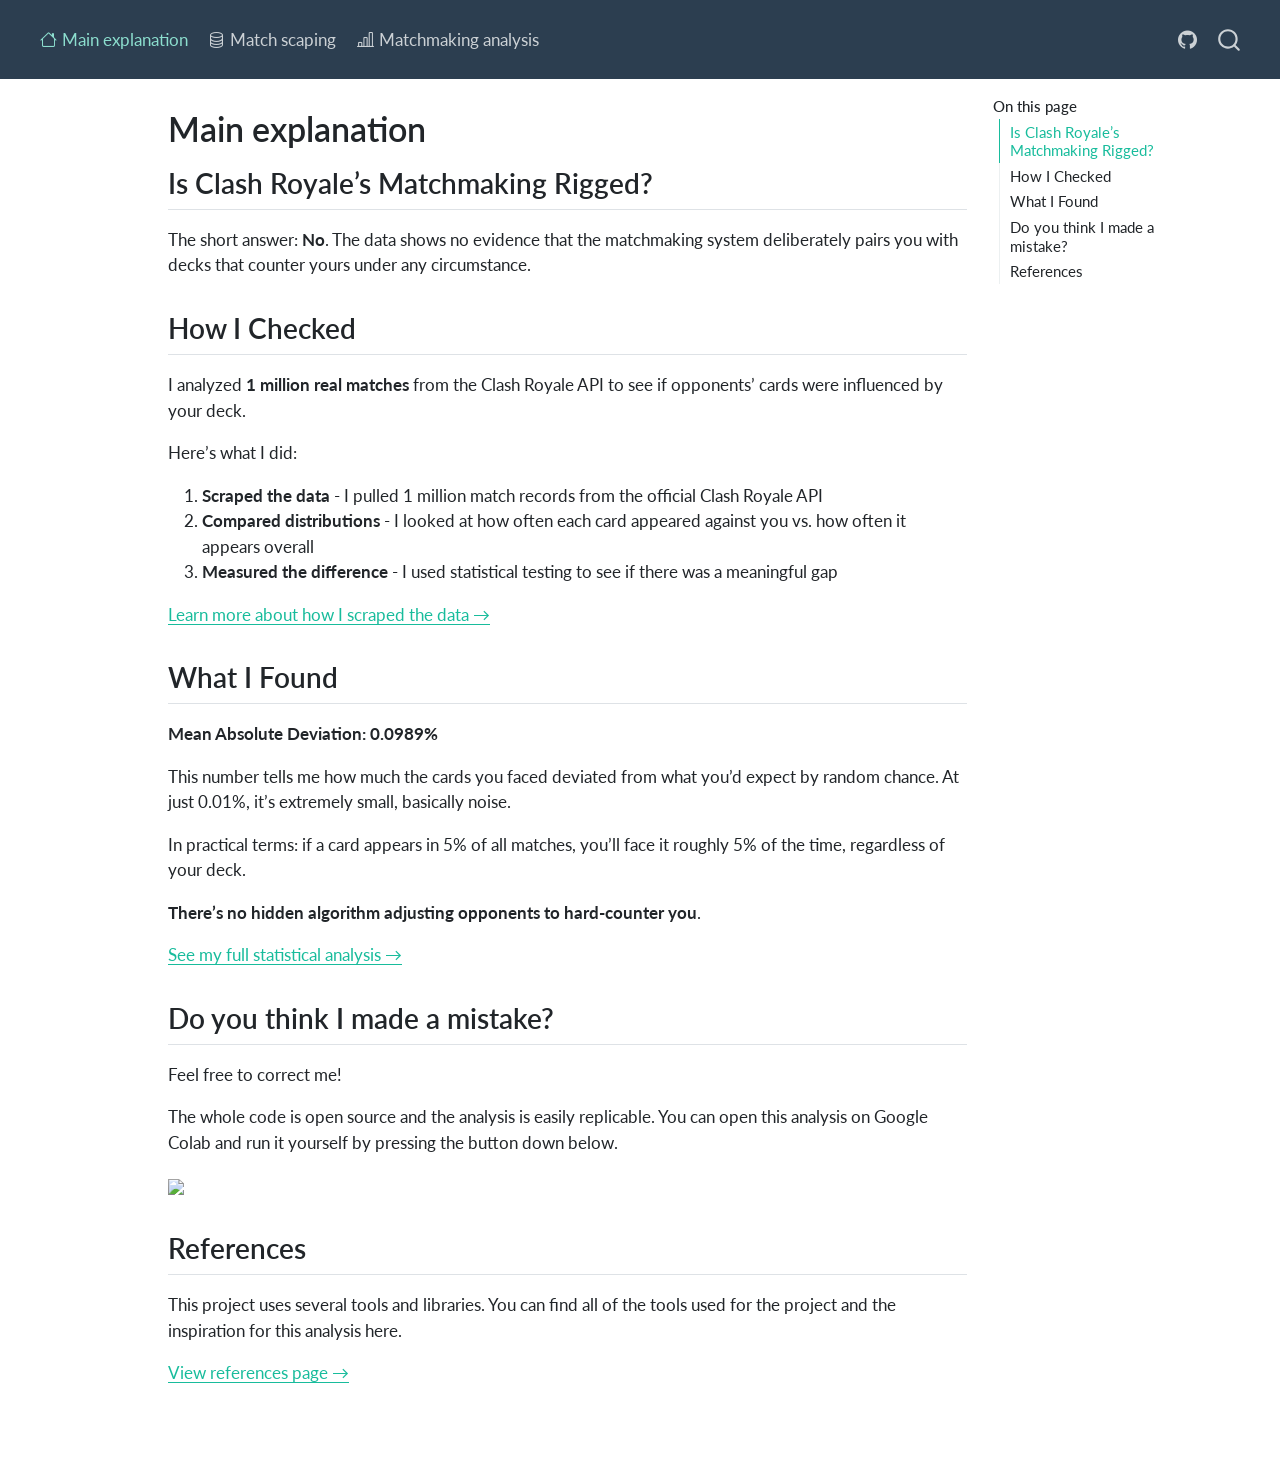
==== docs/pages/index.html @ 947ce010 "first commit" ====
<!DOCTYPE html>
<html xmlns="http://www.w3.org/1999/xhtml" lang="en" xml:lang="en"><head>

<meta charset="utf-8">
<meta name="generator" content="quarto-1.4.555">

<meta name="viewport" content="width=device-width, initial-scale=1.0, user-scalable=yes">


<title>Clash Royale Matchmaking Analysis - Main explanation</title>
<style>
code{white-space: pre-wrap;}
span.smallcaps{font-variant: small-caps;}
div.columns{display: flex; gap: min(4vw, 1.5em);}
div.column{flex: auto; overflow-x: auto;}
div.hanging-indent{margin-left: 1.5em; text-indent: -1.5em;}
ul.task-list{list-style: none;}
ul.task-list li input[type="checkbox"] {
  width: 0.8em;
  margin: 0 0.8em 0.2em -1em; /* quarto-specific, see https://github.com/quarto-dev/quarto-cli/issues/4556 */ 
  vertical-align: middle;
}
</style>


<script src="../site_libs/quarto-nav/quarto-nav.js"></script>
<script src="../site_libs/quarto-nav/headroom.min.js"></script>
<script src="../site_libs/clipboard/clipboard.min.js"></script>
<script src="../site_libs/quarto-search/autocomplete.umd.js"></script>
<script src="../site_libs/quarto-search/fuse.min.js"></script>
<script src="../site_libs/quarto-search/quarto-search.js"></script>
<meta name="quarto:offset" content="../">
<script src="../site_libs/quarto-html/quarto.js"></script>
<script src="../site_libs/quarto-html/popper.min.js"></script>
<script src="../site_libs/quarto-html/tippy.umd.min.js"></script>
<script src="../site_libs/quarto-html/anchor.min.js"></script>
<link href="../site_libs/quarto-html/tippy.css" rel="stylesheet">
<link href="../site_libs/quarto-html/quarto-syntax-highlighting.css" rel="stylesheet" id="quarto-text-highlighting-styles">
<script src="../site_libs/bootstrap/bootstrap.min.js"></script>
<link href="../site_libs/bootstrap/bootstrap-icons.css" rel="stylesheet">
<link href="../site_libs/bootstrap/bootstrap.min.css" rel="stylesheet" id="quarto-bootstrap" data-mode="light">
<script id="quarto-search-options" type="application/json">{
  "location": "navbar",
  "copy-button": false,
  "collapse-after": 3,
  "panel-placement": "end",
  "type": "overlay",
  "limit": 50,
  "keyboard-shortcut": [
    "f",
    "/",
    "s"
  ],
  "show-item-context": false,
  "language": {
    "search-no-results-text": "No results",
    "search-matching-documents-text": "matching documents",
    "search-copy-link-title": "Copy link to search",
    "search-hide-matches-text": "Hide additional matches",
    "search-more-match-text": "more match in this document",
    "search-more-matches-text": "more matches in this document",
    "search-clear-button-title": "Clear",
    "search-text-placeholder": "",
    "search-detached-cancel-button-title": "Cancel",
    "search-submit-button-title": "Submit",
    "search-label": "Search"
  }
}</script>


</head>

<body class="nav-fixed">

<div id="quarto-search-results"></div>
  <header id="quarto-header" class="headroom fixed-top">
    <nav class="navbar navbar-expand-lg " data-bs-theme="dark">
      <div class="navbar-container container-fluid">
            <div id="quarto-search" class="" title="Search"></div>
          <button class="navbar-toggler" type="button" data-bs-toggle="collapse" data-bs-target="#navbarCollapse" aria-controls="navbarCollapse" aria-expanded="false" aria-label="Toggle navigation" onclick="if (window.quartoToggleHeadroom) { window.quartoToggleHeadroom(); }">
  <span class="navbar-toggler-icon"></span>
</button>
          <div class="collapse navbar-collapse" id="navbarCollapse">
            <ul class="navbar-nav navbar-nav-scroll me-auto">
  <li class="nav-item">
    <a class="nav-link active" href="../pages/index.html" aria-current="page"> <i class="bi bi-house" role="img">
</i> 
<span class="menu-text">Main explanation</span></a>
  </li>  
  <li class="nav-item">
    <a class="nav-link" href="../pages/01_match_scraping.html"> <i class="bi bi-database" role="img">
</i> 
<span class="menu-text">Match scaping</span></a>
  </li>  
  <li class="nav-item">
    <a class="nav-link" href="../pages/02_matchmaking_analysis.html"> <i class="bi bi-bar-chart-line" role="img">
</i> 
<span class="menu-text">Matchmaking analysis</span></a>
  </li>  
</ul>
            <ul class="navbar-nav navbar-nav-scroll ms-auto">
  <li class="nav-item compact">
    <a class="nav-link" href="https://github.com/"> <i class="bi bi-github" role="img">
</i> 
<span class="menu-text"></span></a>
  </li>  
</ul>
          </div> <!-- /navcollapse -->
          <div class="quarto-navbar-tools">
</div>
      </div> <!-- /container-fluid -->
    </nav>
</header>
<!-- content -->
<div id="quarto-content" class="quarto-container page-columns page-rows-contents page-layout-article page-navbar">
<!-- sidebar -->
<!-- margin-sidebar -->
    <div id="quarto-margin-sidebar" class="sidebar margin-sidebar">
        <nav id="TOC" role="doc-toc" class="toc-active">
    <h2 id="toc-title">On this page</h2>
   
  <ul>
  <li><a href="#is-clash-royales-matchmaking-rigged" id="toc-is-clash-royales-matchmaking-rigged" class="nav-link active" data-scroll-target="#is-clash-royales-matchmaking-rigged">Is Clash Royale’s Matchmaking Rigged?</a></li>
  <li><a href="#how-i-checked" id="toc-how-i-checked" class="nav-link" data-scroll-target="#how-i-checked">How I Checked</a></li>
  <li><a href="#what-i-found" id="toc-what-i-found" class="nav-link" data-scroll-target="#what-i-found">What I Found</a></li>
  <li><a href="#do-you-think-i-made-a-mistake" id="toc-do-you-think-i-made-a-mistake" class="nav-link" data-scroll-target="#do-you-think-i-made-a-mistake">Do you think I made a mistake?</a></li>
  <li><a href="#references" id="toc-references" class="nav-link" data-scroll-target="#references">References</a></li>
  </ul>
</nav>
    </div>
<!-- main -->
<main class="content" id="quarto-document-content">

<header id="title-block-header" class="quarto-title-block default">
<div class="quarto-title">
<h1 class="title">Main explanation</h1>
</div>



<div class="quarto-title-meta">

    
  
    
  </div>
  


</header>


<section id="is-clash-royales-matchmaking-rigged" class="level2">
<h2 class="anchored" data-anchor-id="is-clash-royales-matchmaking-rigged">Is Clash Royale’s Matchmaking Rigged?</h2>
<p>The short answer: <strong>No</strong>. The data shows no evidence that the matchmaking system deliberately pairs you with decks that counter yours under any circumstance.</p>
</section>
<section id="how-i-checked" class="level2">
<h2 class="anchored" data-anchor-id="how-i-checked">How I Checked</h2>
<p>I analyzed <strong>1 million real matches</strong> from the Clash Royale API to see if opponents’ cards were influenced by your deck.</p>
<p>Here’s what I did:</p>
<ol type="1">
<li><strong>Scraped the data</strong> - I pulled 1 million match records from the official Clash Royale API</li>
<li><strong>Compared distributions</strong> - I looked at how often each card appeared against you vs.&nbsp;how often it appears overall</li>
<li><strong>Measured the difference</strong> - I used statistical testing to see if there was a meaningful gap</li>
</ol>
<p><a href="./01_match_scraping.html">Learn more about how I scraped the data →</a></p>
</section>
<section id="what-i-found" class="level2">
<h2 class="anchored" data-anchor-id="what-i-found">What I Found</h2>
<p><strong>Mean Absolute Deviation: 0.0989%</strong></p>
<p>This number tells me how much the cards you faced deviated from what you’d expect by random chance. At just 0.01%, it’s extremely small, basically noise.</p>
<p>In practical terms: if a card appears in 5% of all matches, you’ll face it roughly 5% of the time, regardless of your deck.</p>
<p><strong>There’s no hidden algorithm adjusting opponents to hard-counter you</strong>.</p>
<p><a href="./02_matchmaking_analysis.html">See my full statistical analysis →</a></p>
</section>
<section id="do-you-think-i-made-a-mistake" class="level2">
<h2 class="anchored" data-anchor-id="do-you-think-i-made-a-mistake">Do you think I made a mistake?</h2>
<p>Feel free to correct me!</p>
<p>The whole code is open source and the analysis is easily replicable. You can open this analysis on Google Colab and run it yourself by pressing the button down below.</p>
<p><a href="https://colab.research.google.com/github/your-username/clash-royale-matchmaking/blob/main/pages/full_analysis.ipynb"><img src="https://colab.research.google.com/assets/colab-badge.svg" class="img-fluid"></a></p>
</section>
<section id="references" class="level2">
<h2 class="anchored" data-anchor-id="references">References</h2>
<p>This project uses several tools and libraries. You can find all of the tools used for the project and the inspiration for this analysis here.</p>
<p><a href="./references.html">View references page →</a></p>


</section>

</main> <!-- /main -->
<script id="quarto-html-after-body" type="application/javascript">
window.document.addEventListener("DOMContentLoaded", function (event) {
  const toggleBodyColorMode = (bsSheetEl) => {
    const mode = bsSheetEl.getAttribute("data-mode");
    const bodyEl = window.document.querySelector("body");
    if (mode === "dark") {
      bodyEl.classList.add("quarto-dark");
      bodyEl.classList.remove("quarto-light");
    } else {
      bodyEl.classList.add("quarto-light");
      bodyEl.classList.remove("quarto-dark");
    }
  }
  const toggleBodyColorPrimary = () => {
    const bsSheetEl = window.document.querySelector("link#quarto-bootstrap");
    if (bsSheetEl) {
      toggleBodyColorMode(bsSheetEl);
    }
  }
  toggleBodyColorPrimary();  
  const icon = "";
  const anchorJS = new window.AnchorJS();
  anchorJS.options = {
    placement: 'right',
    icon: icon
  };
  anchorJS.add('.anchored');
  const isCodeAnnotation = (el) => {
    for (const clz of el.classList) {
      if (clz.startsWith('code-annotation-')) {                     
        return true;
      }
    }
    return false;
  }
  const clipboard = new window.ClipboardJS('.code-copy-button', {
    text: function(trigger) {
      const codeEl = trigger.previousElementSibling.cloneNode(true);
      for (const childEl of codeEl.children) {
        if (isCodeAnnotation(childEl)) {
          childEl.remove();
        }
      }
      return codeEl.innerText;
    }
  });
  clipboard.on('success', function(e) {
    // button target
    const button = e.trigger;
    // don't keep focus
    button.blur();
    // flash "checked"
    button.classList.add('code-copy-button-checked');
    var currentTitle = button.getAttribute("title");
    button.setAttribute("title", "Copied!");
    let tooltip;
    if (window.bootstrap) {
      button.setAttribute("data-bs-toggle", "tooltip");
      button.setAttribute("data-bs-placement", "left");
      button.setAttribute("data-bs-title", "Copied!");
      tooltip = new bootstrap.Tooltip(button, 
        { trigger: "manual", 
          customClass: "code-copy-button-tooltip",
          offset: [0, -8]});
      tooltip.show();    
    }
    setTimeout(function() {
      if (tooltip) {
        tooltip.hide();
        button.removeAttribute("data-bs-title");
        button.removeAttribute("data-bs-toggle");
        button.removeAttribute("data-bs-placement");
      }
      button.setAttribute("title", currentTitle);
      button.classList.remove('code-copy-button-checked');
    }, 1000);
    // clear code selection
    e.clearSelection();
  });
    var localhostRegex = new RegExp(/^(?:http|https):\/\/localhost\:?[0-9]*\//);
    var mailtoRegex = new RegExp(/^mailto:/);
      var filterRegex = new RegExp('/' + window.location.host + '/');
    var isInternal = (href) => {
        return filterRegex.test(href) || localhostRegex.test(href) || mailtoRegex.test(href);
    }
    // Inspect non-navigation links and adorn them if external
 	var links = window.document.querySelectorAll('a[href]:not(.nav-link):not(.navbar-brand):not(.toc-action):not(.sidebar-link):not(.sidebar-item-toggle):not(.pagination-link):not(.no-external):not([aria-hidden]):not(.dropdown-item):not(.quarto-navigation-tool)');
    for (var i=0; i<links.length; i++) {
      const link = links[i];
      if (!isInternal(link.href)) {
        // undo the damage that might have been done by quarto-nav.js in the case of
        // links that we want to consider external
        if (link.dataset.originalHref !== undefined) {
          link.href = link.dataset.originalHref;
        }
      }
    }
  function tippyHover(el, contentFn, onTriggerFn, onUntriggerFn) {
    const config = {
      allowHTML: true,
      maxWidth: 500,
      delay: 100,
      arrow: false,
      appendTo: function(el) {
          return el.parentElement;
      },
      interactive: true,
      interactiveBorder: 10,
      theme: 'quarto',
      placement: 'bottom-start',
    };
    if (contentFn) {
      config.content = contentFn;
    }
    if (onTriggerFn) {
      config.onTrigger = onTriggerFn;
    }
    if (onUntriggerFn) {
      config.onUntrigger = onUntriggerFn;
    }
    window.tippy(el, config); 
  }
  const noterefs = window.document.querySelectorAll('a[role="doc-noteref"]');
  for (var i=0; i<noterefs.length; i++) {
    const ref = noterefs[i];
    tippyHover(ref, function() {
      // use id or data attribute instead here
      let href = ref.getAttribute('data-footnote-href') || ref.getAttribute('href');
      try { href = new URL(href).hash; } catch {}
      const id = href.replace(/^#\/?/, "");
      const note = window.document.getElementById(id);
      if (note) {
        return note.innerHTML;
      } else {
        return "";
      }
    });
  }
  const xrefs = window.document.querySelectorAll('a.quarto-xref');
  const processXRef = (id, note) => {
    // Strip column container classes
    const stripColumnClz = (el) => {
      el.classList.remove("page-full", "page-columns");
      if (el.children) {
        for (const child of el.children) {
          stripColumnClz(child);
        }
      }
    }
    stripColumnClz(note)
    if (id === null || id.startsWith('sec-')) {
      // Special case sections, only their first couple elements
      const container = document.createElement("div");
      if (note.children && note.children.length > 2) {
        container.appendChild(note.children[0].cloneNode(true));
        for (let i = 1; i < note.children.length; i++) {
          const child = note.children[i];
          if (child.tagName === "P" && child.innerText === "") {
            continue;
          } else {
            container.appendChild(child.cloneNode(true));
            break;
          }
        }
        if (window.Quarto?.typesetMath) {
          window.Quarto.typesetMath(container);
        }
        return container.innerHTML
      } else {
        if (window.Quarto?.typesetMath) {
          window.Quarto.typesetMath(note);
        }
        return note.innerHTML;
      }
    } else {
      // Remove any anchor links if they are present
      const anchorLink = note.querySelector('a.anchorjs-link');
      if (anchorLink) {
        anchorLink.remove();
      }
      if (window.Quarto?.typesetMath) {
        window.Quarto.typesetMath(note);
      }
      // TODO in 1.5, we should make sure this works without a callout special case
      if (note.classList.contains("callout")) {
        return note.outerHTML;
      } else {
        return note.innerHTML;
      }
    }
  }
  for (var i=0; i<xrefs.length; i++) {
    const xref = xrefs[i];
    tippyHover(xref, undefined, function(instance) {
      instance.disable();
      let url = xref.getAttribute('href');
      let hash = undefined; 
      if (url.startsWith('#')) {
        hash = url;
      } else {
        try { hash = new URL(url).hash; } catch {}
      }
      if (hash) {
        const id = hash.replace(/^#\/?/, "");
        const note = window.document.getElementById(id);
        if (note !== null) {
          try {
            const html = processXRef(id, note.cloneNode(true));
            instance.setContent(html);
          } finally {
            instance.enable();
            instance.show();
          }
        } else {
          // See if we can fetch this
          fetch(url.split('#')[0])
          .then(res => res.text())
          .then(html => {
            const parser = new DOMParser();
            const htmlDoc = parser.parseFromString(html, "text/html");
            const note = htmlDoc.getElementById(id);
            if (note !== null) {
              const html = processXRef(id, note);
              instance.setContent(html);
            } 
          }).finally(() => {
            instance.enable();
            instance.show();
          });
        }
      } else {
        // See if we can fetch a full url (with no hash to target)
        // This is a special case and we should probably do some content thinning / targeting
        fetch(url)
        .then(res => res.text())
        .then(html => {
          const parser = new DOMParser();
          const htmlDoc = parser.parseFromString(html, "text/html");
          const note = htmlDoc.querySelector('main.content');
          if (note !== null) {
            // This should only happen for chapter cross references
            // (since there is no id in the URL)
            // remove the first header
            if (note.children.length > 0 && note.children[0].tagName === "HEADER") {
              note.children[0].remove();
            }
            const html = processXRef(null, note);
            instance.setContent(html);
          } 
        }).finally(() => {
          instance.enable();
          instance.show();
        });
      }
    }, function(instance) {
    });
  }
      let selectedAnnoteEl;
      const selectorForAnnotation = ( cell, annotation) => {
        let cellAttr = 'data-code-cell="' + cell + '"';
        let lineAttr = 'data-code-annotation="' +  annotation + '"';
        const selector = 'span[' + cellAttr + '][' + lineAttr + ']';
        return selector;
      }
      const selectCodeLines = (annoteEl) => {
        const doc = window.document;
        const targetCell = annoteEl.getAttribute("data-target-cell");
        const targetAnnotation = annoteEl.getAttribute("data-target-annotation");
        const annoteSpan = window.document.querySelector(selectorForAnnotation(targetCell, targetAnnotation));
        const lines = annoteSpan.getAttribute("data-code-lines").split(",");
        const lineIds = lines.map((line) => {
          return targetCell + "-" + line;
        })
        let top = null;
        let height = null;
        let parent = null;
        if (lineIds.length > 0) {
            //compute the position of the single el (top and bottom and make a div)
            const el = window.document.getElementById(lineIds[0]);
            top = el.offsetTop;
            height = el.offsetHeight;
            parent = el.parentElement.parentElement;
          if (lineIds.length > 1) {
            const lastEl = window.document.getElementById(lineIds[lineIds.length - 1]);
            const bottom = lastEl.offsetTop + lastEl.offsetHeight;
            height = bottom - top;
          }
          if (top !== null && height !== null && parent !== null) {
            // cook up a div (if necessary) and position it 
            let div = window.document.getElementById("code-annotation-line-highlight");
            if (div === null) {
              div = window.document.createElement("div");
              div.setAttribute("id", "code-annotation-line-highlight");
              div.style.position = 'absolute';
              parent.appendChild(div);
            }
            div.style.top = top - 2 + "px";
            div.style.height = height + 4 + "px";
            div.style.left = 0;
            let gutterDiv = window.document.getElementById("code-annotation-line-highlight-gutter");
            if (gutterDiv === null) {
              gutterDiv = window.document.createElement("div");
              gutterDiv.setAttribute("id", "code-annotation-line-highlight-gutter");
              gutterDiv.style.position = 'absolute';
              const codeCell = window.document.getElementById(targetCell);
              const gutter = codeCell.querySelector('.code-annotation-gutter');
              gutter.appendChild(gutterDiv);
            }
            gutterDiv.style.top = top - 2 + "px";
            gutterDiv.style.height = height + 4 + "px";
          }
          selectedAnnoteEl = annoteEl;
        }
      };
      const unselectCodeLines = () => {
        const elementsIds = ["code-annotation-line-highlight", "code-annotation-line-highlight-gutter"];
        elementsIds.forEach((elId) => {
          const div = window.document.getElementById(elId);
          if (div) {
            div.remove();
          }
        });
        selectedAnnoteEl = undefined;
      };
        // Handle positioning of the toggle
    window.addEventListener(
      "resize",
      throttle(() => {
        elRect = undefined;
        if (selectedAnnoteEl) {
          selectCodeLines(selectedAnnoteEl);
        }
      }, 10)
    );
    function throttle(fn, ms) {
    let throttle = false;
    let timer;
      return (...args) => {
        if(!throttle) { // first call gets through
            fn.apply(this, args);
            throttle = true;
        } else { // all the others get throttled
            if(timer) clearTimeout(timer); // cancel #2
            timer = setTimeout(() => {
              fn.apply(this, args);
              timer = throttle = false;
            }, ms);
        }
      };
    }
      // Attach click handler to the DT
      const annoteDls = window.document.querySelectorAll('dt[data-target-cell]');
      for (const annoteDlNode of annoteDls) {
        annoteDlNode.addEventListener('click', (event) => {
          const clickedEl = event.target;
          if (clickedEl !== selectedAnnoteEl) {
            unselectCodeLines();
            const activeEl = window.document.querySelector('dt[data-target-cell].code-annotation-active');
            if (activeEl) {
              activeEl.classList.remove('code-annotation-active');
            }
            selectCodeLines(clickedEl);
            clickedEl.classList.add('code-annotation-active');
          } else {
            // Unselect the line
            unselectCodeLines();
            clickedEl.classList.remove('code-annotation-active');
          }
        });
      }
  const findCites = (el) => {
    const parentEl = el.parentElement;
    if (parentEl) {
      const cites = parentEl.dataset.cites;
      if (cites) {
        return {
          el,
          cites: cites.split(' ')
        };
      } else {
        return findCites(el.parentElement)
      }
    } else {
      return undefined;
    }
  };
  var bibliorefs = window.document.querySelectorAll('a[role="doc-biblioref"]');
  for (var i=0; i<bibliorefs.length; i++) {
    const ref = bibliorefs[i];
    const citeInfo = findCites(ref);
    if (citeInfo) {
      tippyHover(citeInfo.el, function() {
        var popup = window.document.createElement('div');
        citeInfo.cites.forEach(function(cite) {
          var citeDiv = window.document.createElement('div');
          citeDiv.classList.add('hanging-indent');
          citeDiv.classList.add('csl-entry');
          var biblioDiv = window.document.getElementById('ref-' + cite);
          if (biblioDiv) {
            citeDiv.innerHTML = biblioDiv.innerHTML;
          }
          popup.appendChild(citeDiv);
        });
        return popup.innerHTML;
      });
    }
  }
});
</script>
</div> <!-- /content -->




</body></html>
---- docs/site_libs/quarto-html/tippy.css ----
.tippy-box[data-animation=fade][data-state=hidden]{opacity:0}[data-tippy-root]{max-width:calc(100vw - 10px)}.tippy-box{position:relative;background-color:#333;color:#fff;border-radius:4px;font-size:14px;line-height:1.4;white-space:normal;outline:0;transition-property:transform,visibility,opacity}.tippy-box[data-placement^=top]>.tippy-arrow{bottom:0}.tippy-box[data-placement^=top]>.tippy-arrow:before{bottom:-7px;left:0;border-width:8px 8px 0;border-top-color:initial;transform-origin:center top}.tippy-box[data-placement^=bottom]>.tippy-arrow{top:0}.tippy-box[data-placement^=bottom]>.tippy-arrow:before{top:-7px;left:0;border-width:0 8px 8px;border-bottom-color:initial;transform-origin:center bottom}.tippy-box[data-placement^=left]>.tippy-arrow{right:0}.tippy-box[data-placement^=left]>.tippy-arrow:before{border-width:8px 0 8px 8px;border-left-color:initial;right:-7px;transform-origin:center left}.tippy-box[data-placement^=right]>.tippy-arrow{left:0}.tippy-box[data-placement^=right]>.tippy-arrow:before{left:-7px;border-width:8px 8px 8px 0;border-right-color:initial;transform-origin:center right}.tippy-box[data-inertia][data-state=visible]{transition-timing-function:cubic-bezier(.54,1.5,.38,1.11)}.tippy-arrow{width:16px;height:16px;color:#333}.tippy-arrow:before{content:"";position:absolute;border-color:transparent;border-style:solid}.tippy-content{position:relative;padding:5px 9px;z-index:1}
---- docs/site_libs/quarto-html/quarto-syntax-highlighting.css ----
/* quarto syntax highlight colors */
:root {
  --quarto-hl-ot-color: #003B4F;
  --quarto-hl-at-color: #657422;
  --quarto-hl-ss-color: #20794D;
  --quarto-hl-an-color: #5E5E5E;
  --quarto-hl-fu-color: #4758AB;
  --quarto-hl-st-color: #20794D;
  --quarto-hl-cf-color: #003B4F;
  --quarto-hl-op-color: #5E5E5E;
  --quarto-hl-er-color: #AD0000;
  --quarto-hl-bn-color: #AD0000;
  --quarto-hl-al-color: #AD0000;
  --quarto-hl-va-color: #111111;
  --quarto-hl-bu-color: inherit;
  --quarto-hl-ex-color: inherit;
  --quarto-hl-pp-color: #AD0000;
  --quarto-hl-in-color: #5E5E5E;
  --quarto-hl-vs-color: #20794D;
  --quarto-hl-wa-color: #5E5E5E;
  --quarto-hl-do-color: #5E5E5E;
  --quarto-hl-im-color: #00769E;
  --quarto-hl-ch-color: #20794D;
  --quarto-hl-dt-color: #AD0000;
  --quarto-hl-fl-color: #AD0000;
  --quarto-hl-co-color: #5E5E5E;
  --quarto-hl-cv-color: #5E5E5E;
  --quarto-hl-cn-color: #8f5902;
  --quarto-hl-sc-color: #5E5E5E;
  --quarto-hl-dv-color: #AD0000;
  --quarto-hl-kw-color: #003B4F;
}

/* other quarto variables */
:root {
  --quarto-font-monospace: SFMono-Regular, Menlo, Monaco, Consolas, "Liberation Mono", "Courier New", monospace;
}

pre > code.sourceCode > span {
  color: #003B4F;
}

code span {
  color: #003B4F;
}

code.sourceCode > span {
  color: #003B4F;
}

div.sourceCode,
div.sourceCode pre.sourceCode {
  color: #003B4F;
}

code span.ot {
  color: #003B4F;
  font-style: inherit;
}

code span.at {
  color: #657422;
  font-style: inherit;
}

code span.ss {
  color: #20794D;
  font-style: inherit;
}

code span.an {
  color: #5E5E5E;
  font-style: inherit;
}

code span.fu {
  color: #4758AB;
  font-style: inherit;
}

code span.st {
  color: #20794D;
  font-style: inherit;
}

code span.cf {
  color: #003B4F;
  font-style: inherit;
}

code span.op {
  color: #5E5E5E;
  font-style: inherit;
}

code span.er {
  color: #AD0000;
  font-style: inherit;
}

code span.bn {
  color: #AD0000;
  font-style: inherit;
}

code span.al {
  color: #AD0000;
  font-style: inherit;
}

code span.va {
  color: #111111;
  font-style: inherit;
}

code span.bu {
  font-style: inherit;
}

code span.ex {
  font-style: inherit;
}

code span.pp {
  color: #AD0000;
  font-style: inherit;
}

code span.in {
  color: #5E5E5E;
  font-style: inherit;
}

code span.vs {
  color: #20794D;
  font-style: inherit;
}

code span.wa {
  color: #5E5E5E;
  font-style: italic;
}

code span.do {
  color: #5E5E5E;
  font-style: italic;
}

code span.im {
  color: #00769E;
  font-style: inherit;
}

code span.ch {
  color: #20794D;
  font-style: inherit;
}

code span.dt {
  color: #AD0000;
  font-style: inherit;
}

code span.fl {
  color: #AD0000;
  font-style: inherit;
}

code span.co {
  color: #5E5E5E;
  font-style: inherit;
}

code span.cv {
  color: #5E5E5E;
  font-style: italic;
}

code span.cn {
  color: #8f5902;
  font-style: inherit;
}

code span.sc {
  color: #5E5E5E;
  font-style: inherit;
}

code span.dv {
  color: #AD0000;
  font-style: inherit;
}

code span.kw {
  color: #003B4F;
  font-style: inherit;
}

.prevent-inlining {
  content: "</";
}

/*# sourceMappingURL=debc5d5d77c3f9108843748ff7464032.css.map */
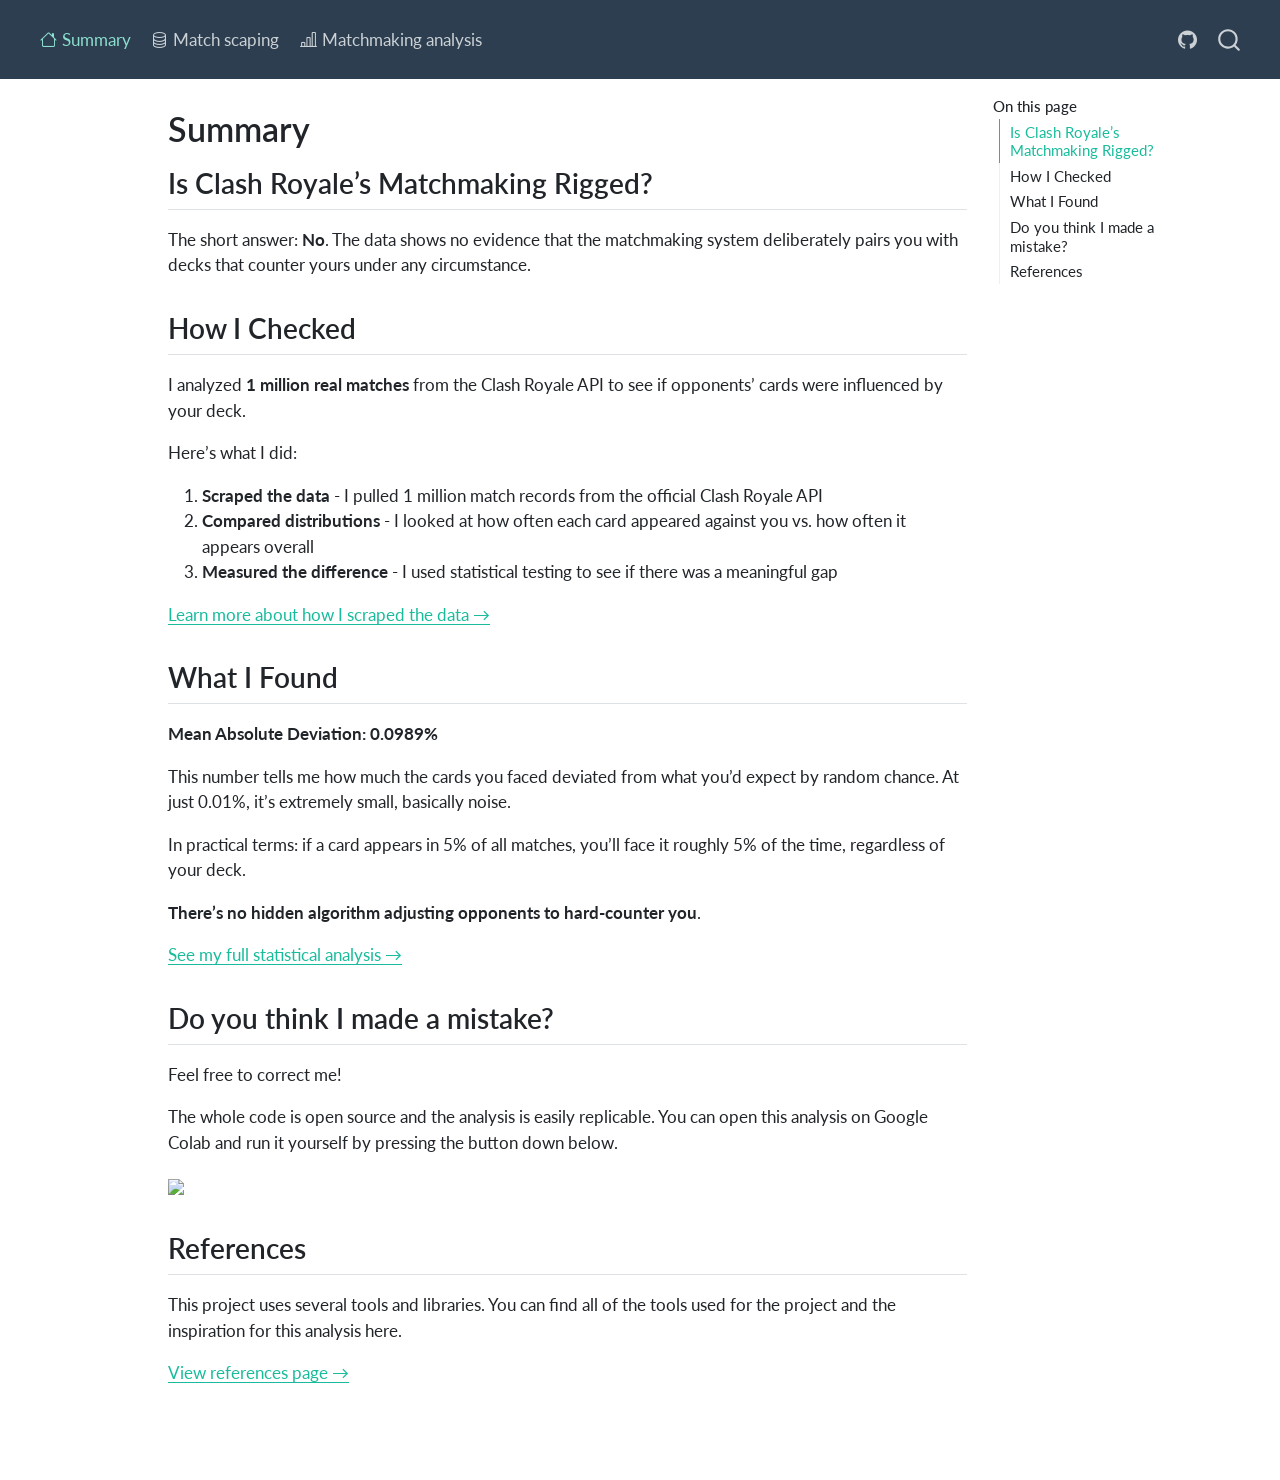
==== commit 8224b46a: "[Fix] Fixed python source files so they work correctly when imported into colab" ====
--- a/docs/pages/index.html
+++ b/docs/pages/index.html
@@ -7,7 +7,7 @@
 <meta name="viewport" content="width=device-width, initial-scale=1.0, user-scalable=yes">
 
 
-<title>Clash Royale Matchmaking Analysis - Main explanation</title>
+<title>Clash Royale Matchmaking Analysis - Summary</title>
 <style>
 code{white-space: pre-wrap;}
 span.smallcaps{font-variant: small-caps;}
@@ -85,7 +85,7 @@
   <li class="nav-item">
     <a class="nav-link active" href="../pages/index.html" aria-current="page"> <i class="bi bi-house" role="img">
 </i> 
-<span class="menu-text">Main explanation</span></a>
+<span class="menu-text">Summary</span></a>
   </li>  
   <li class="nav-item">
     <a class="nav-link" href="../pages/01_match_scraping.html"> <i class="bi bi-database" role="img">
@@ -100,7 +100,7 @@
 </ul>
             <ul class="navbar-nav navbar-nav-scroll ms-auto">
   <li class="nav-item compact">
-    <a class="nav-link" href="https://github.com/"> <i class="bi bi-github" role="img">
+    <a class="nav-link" href="https://github.com/CrabGuy/ClashRoyaleMatchmakingAnalysis"> <i class="bi bi-github" role="img">
 </i> 
 <span class="menu-text"></span></a>
   </li>  
@@ -133,7 +133,7 @@
 
 <header id="title-block-header" class="quarto-title-block default">
 <div class="quarto-title">
-<h1 class="title">Main explanation</h1>
+<h1 class="title">Summary</h1>
 </div>
 
 
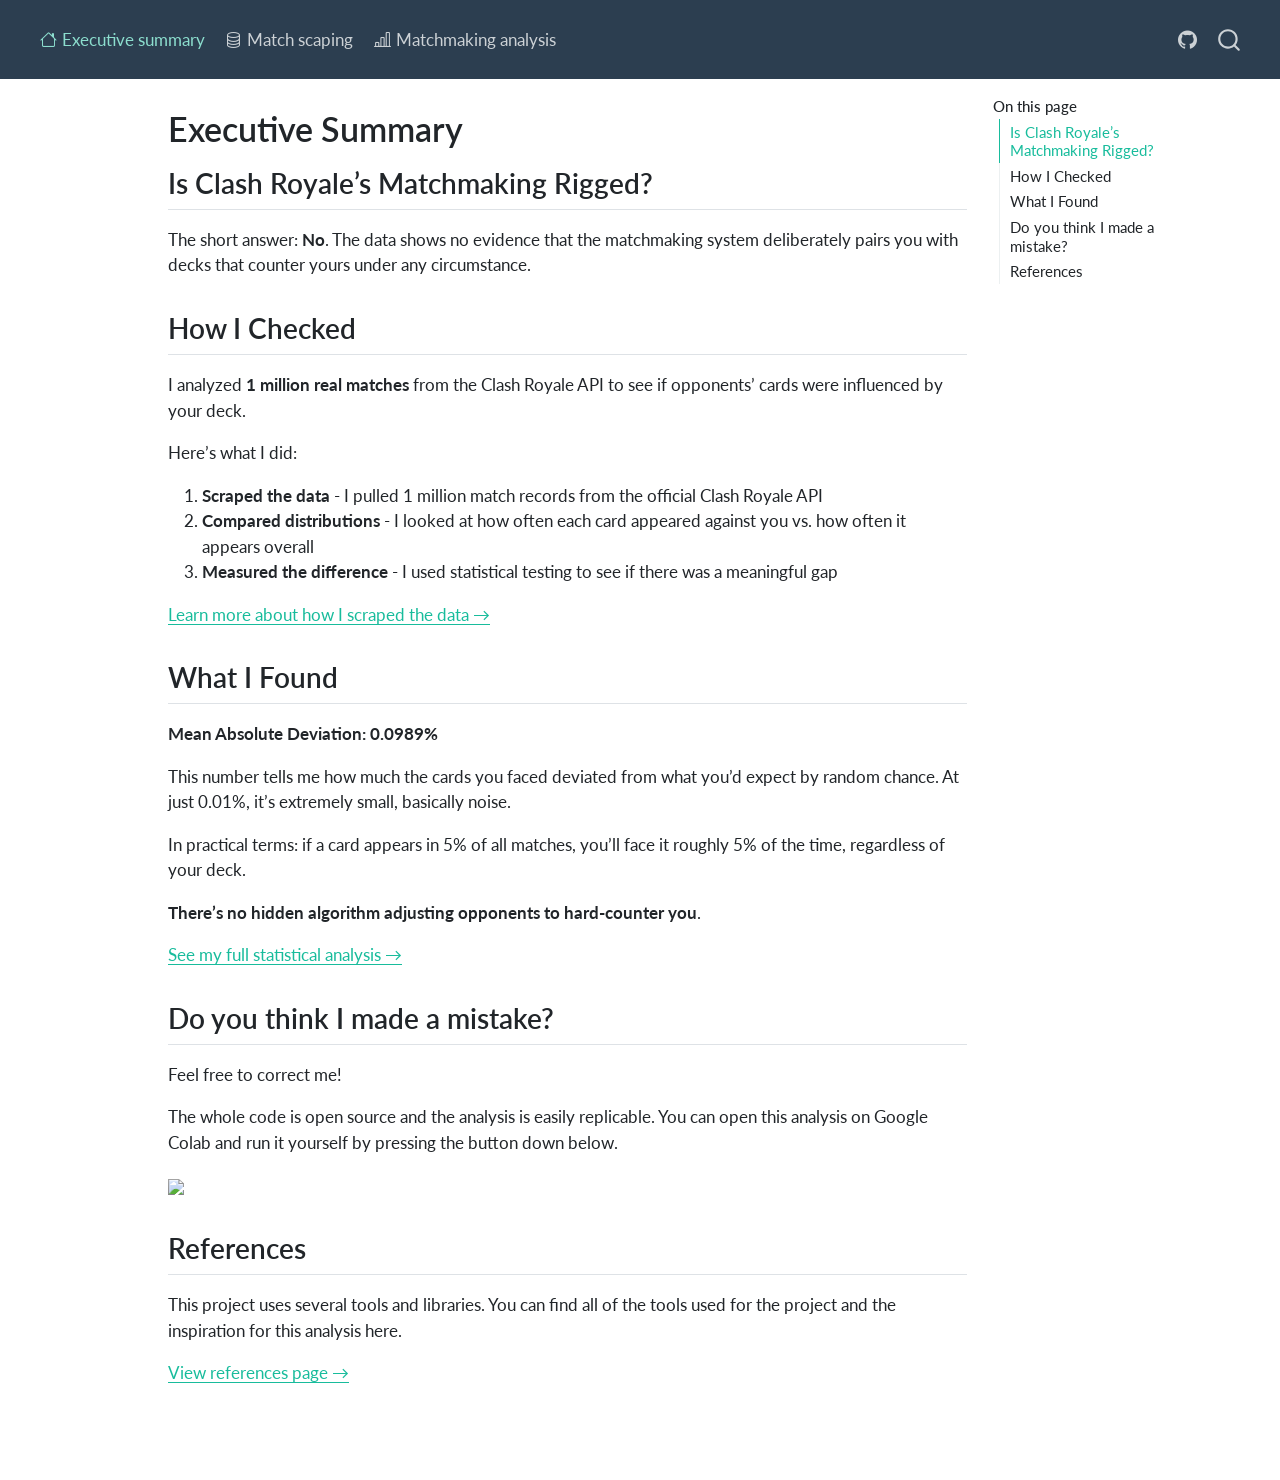
==== commit f7ab7247: "[Feat] Wrote the scraping and analysis part" ====
--- a/docs/pages/index.html
+++ b/docs/pages/index.html
@@ -7,7 +7,7 @@
 <meta name="viewport" content="width=device-width, initial-scale=1.0, user-scalable=yes">
 
 
-<title>Clash Royale Matchmaking Analysis - Summary</title>
+<title>Clash Royale Matchmaking Analysis - Executive Summary</title>
 <style>
 code{white-space: pre-wrap;}
 span.smallcaps{font-variant: small-caps;}
@@ -85,7 +85,7 @@
   <li class="nav-item">
     <a class="nav-link active" href="../pages/index.html" aria-current="page"> <i class="bi bi-house" role="img">
 </i> 
-<span class="menu-text">Summary</span></a>
+<span class="menu-text">Executive summary</span></a>
   </li>  
   <li class="nav-item">
     <a class="nav-link" href="../pages/01_match_scraping.html"> <i class="bi bi-database" role="img">
@@ -133,7 +133,7 @@
 
 <header id="title-block-header" class="quarto-title-block default">
 <div class="quarto-title">
-<h1 class="title">Summary</h1>
+<h1 class="title">Executive Summary</h1>
 </div>
 
 
@@ -177,7 +177,7 @@
 <h2 class="anchored" data-anchor-id="do-you-think-i-made-a-mistake">Do you think I made a mistake?</h2>
 <p>Feel free to correct me!</p>
 <p>The whole code is open source and the analysis is easily replicable. You can open this analysis on Google Colab and run it yourself by pressing the button down below.</p>
-<p><a href="https://colab.research.google.com/github/your-username/clash-royale-matchmaking/blob/main/pages/full_analysis.ipynb"><img src="https://colab.research.google.com/assets/colab-badge.svg" class="img-fluid"></a></p>
+<p><a href="https://colab.research.google.com/github/crabguy/clash-royale-matchmaking-analysis/blob/main/notebooks/full_analysis.ipynb"><img src="https://colab.research.google.com/assets/colab-badge.svg" class="img-fluid"></a></p>
 </section>
 <section id="references" class="level2">
 <h2 class="anchored" data-anchor-id="references">References</h2>
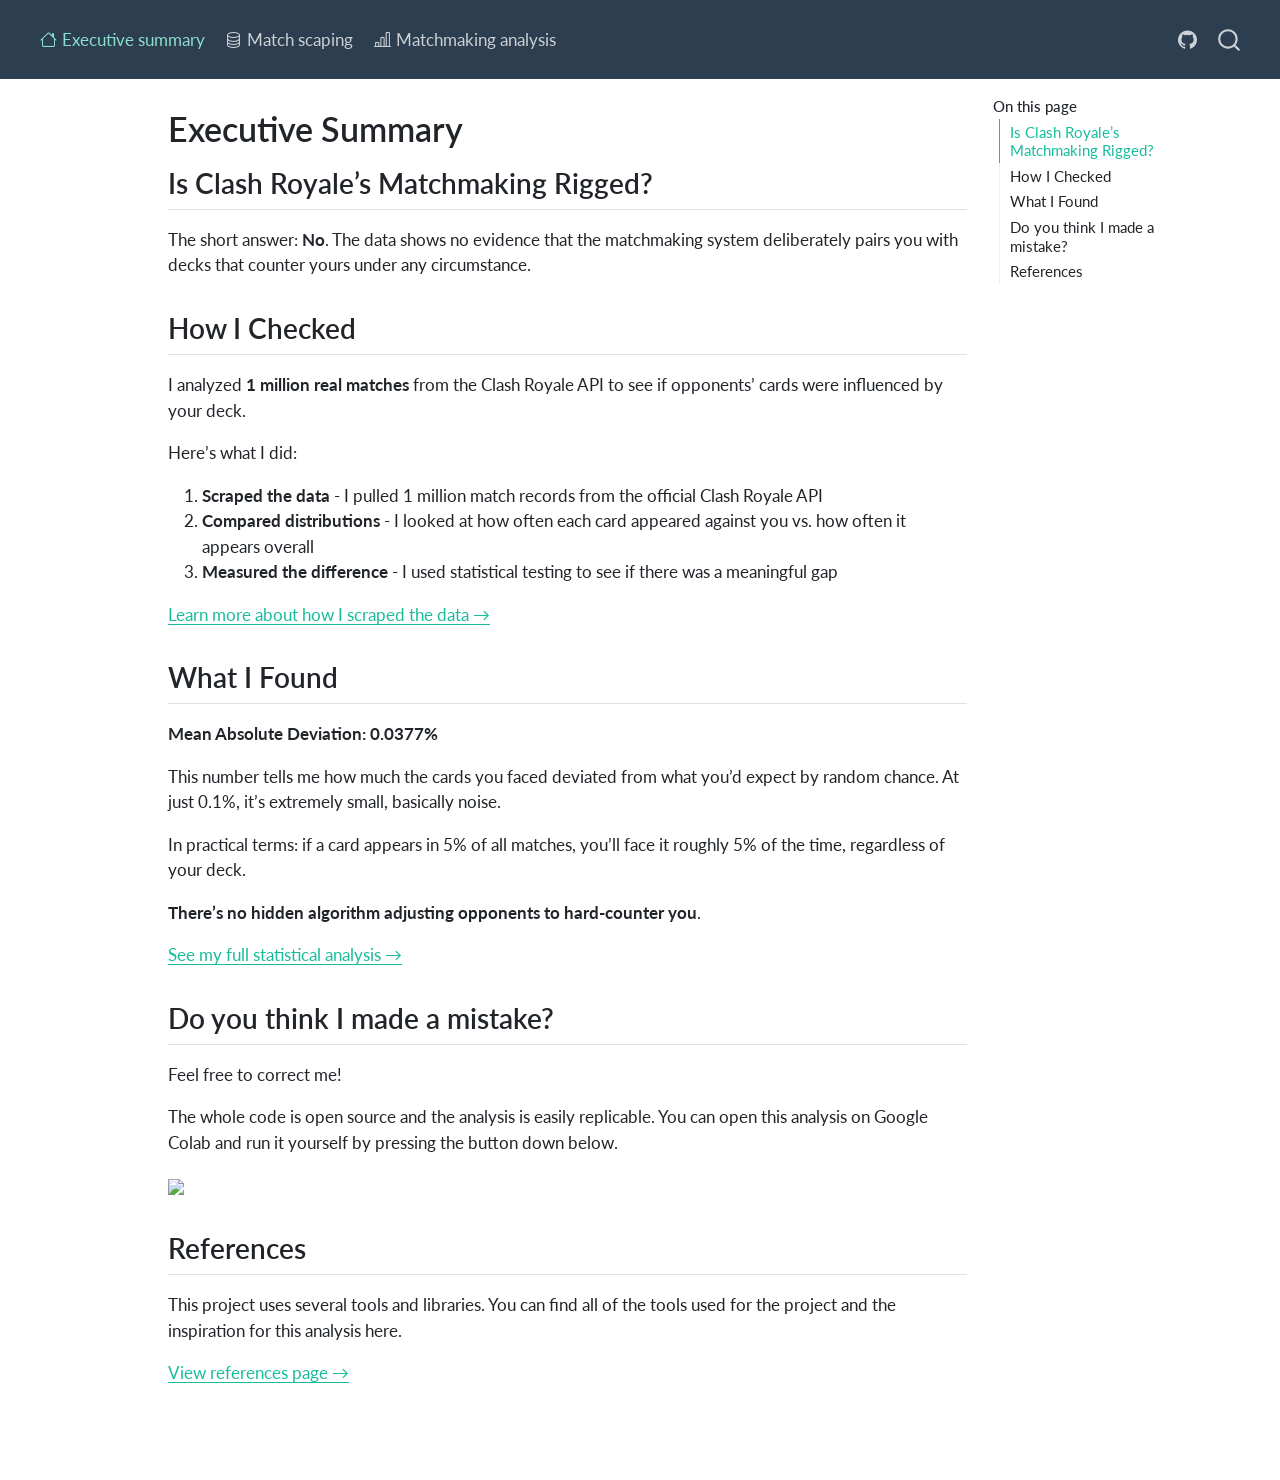
==== commit 1be42cb7: "[Fix] Complete working analysis" ====
--- a/docs/pages/index.html
+++ b/docs/pages/index.html
@@ -167,8 +167,8 @@
 </section>
 <section id="what-i-found" class="level2">
 <h2 class="anchored" data-anchor-id="what-i-found">What I Found</h2>
-<p><strong>Mean Absolute Deviation: 0.0989%</strong></p>
-<p>This number tells me how much the cards you faced deviated from what you’d expect by random chance. At just 0.01%, it’s extremely small, basically noise.</p>
+<p><strong>Mean Absolute Deviation: 0.0377%</strong></p>
+<p>This number tells me how much the cards you faced deviated from what you’d expect by random chance. At just 0.1%, it’s extremely small, basically noise.</p>
 <p>In practical terms: if a card appears in 5% of all matches, you’ll face it roughly 5% of the time, regardless of your deck.</p>
 <p><strong>There’s no hidden algorithm adjusting opponents to hard-counter you</strong>.</p>
 <p><a href="./02_matchmaking_analysis.html">See my full statistical analysis →</a></p>
@@ -177,7 +177,7 @@
 <h2 class="anchored" data-anchor-id="do-you-think-i-made-a-mistake">Do you think I made a mistake?</h2>
 <p>Feel free to correct me!</p>
 <p>The whole code is open source and the analysis is easily replicable. You can open this analysis on Google Colab and run it yourself by pressing the button down below.</p>
-<p><a href="https://colab.research.google.com/github/crabguy/clash-royale-matchmaking-analysis/blob/main/notebooks/full_analysis.ipynb"><img src="https://colab.research.google.com/assets/colab-badge.svg" class="img-fluid"></a></p>
+<p><a href="https://colab.research.google.com/github/CrabGuy/ClashRoyaleMatchmakingAnalysis/blob/main/docs/pages/full_analysis.ipynb"><img src="https://colab.research.google.com/assets/colab-badge.svg" class="img-fluid"></a></p>
 </section>
 <section id="references" class="level2">
 <h2 class="anchored" data-anchor-id="references">References</h2>
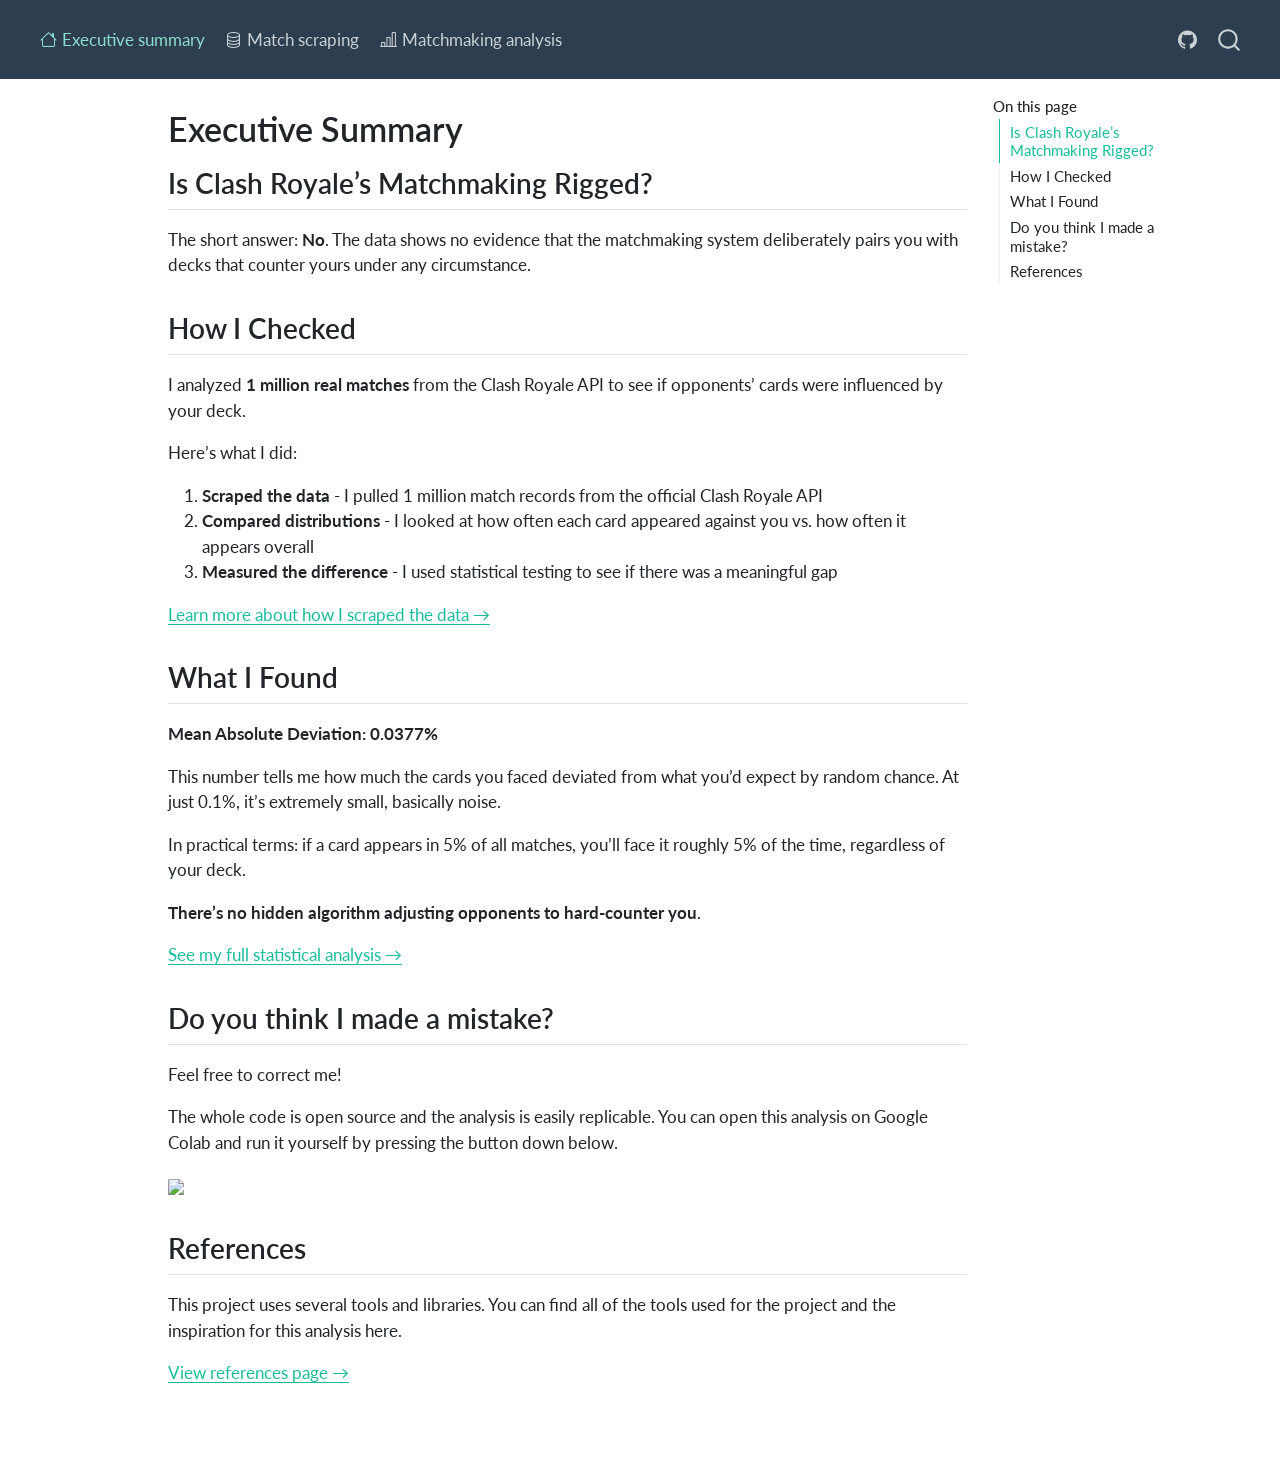
==== commit a2ee452a: "[Fix] Typo" ====
--- a/docs/pages/index.html
+++ b/docs/pages/index.html
@@ -90,7 +90,7 @@
   <li class="nav-item">
     <a class="nav-link" href="../pages/01_match_scraping.html"> <i class="bi bi-database" role="img">
 </i> 
-<span class="menu-text">Match scaping</span></a>
+<span class="menu-text">Match scraping</span></a>
   </li>  
   <li class="nav-item">
     <a class="nav-link" href="../pages/02_matchmaking_analysis.html"> <i class="bi bi-bar-chart-line" role="img">
